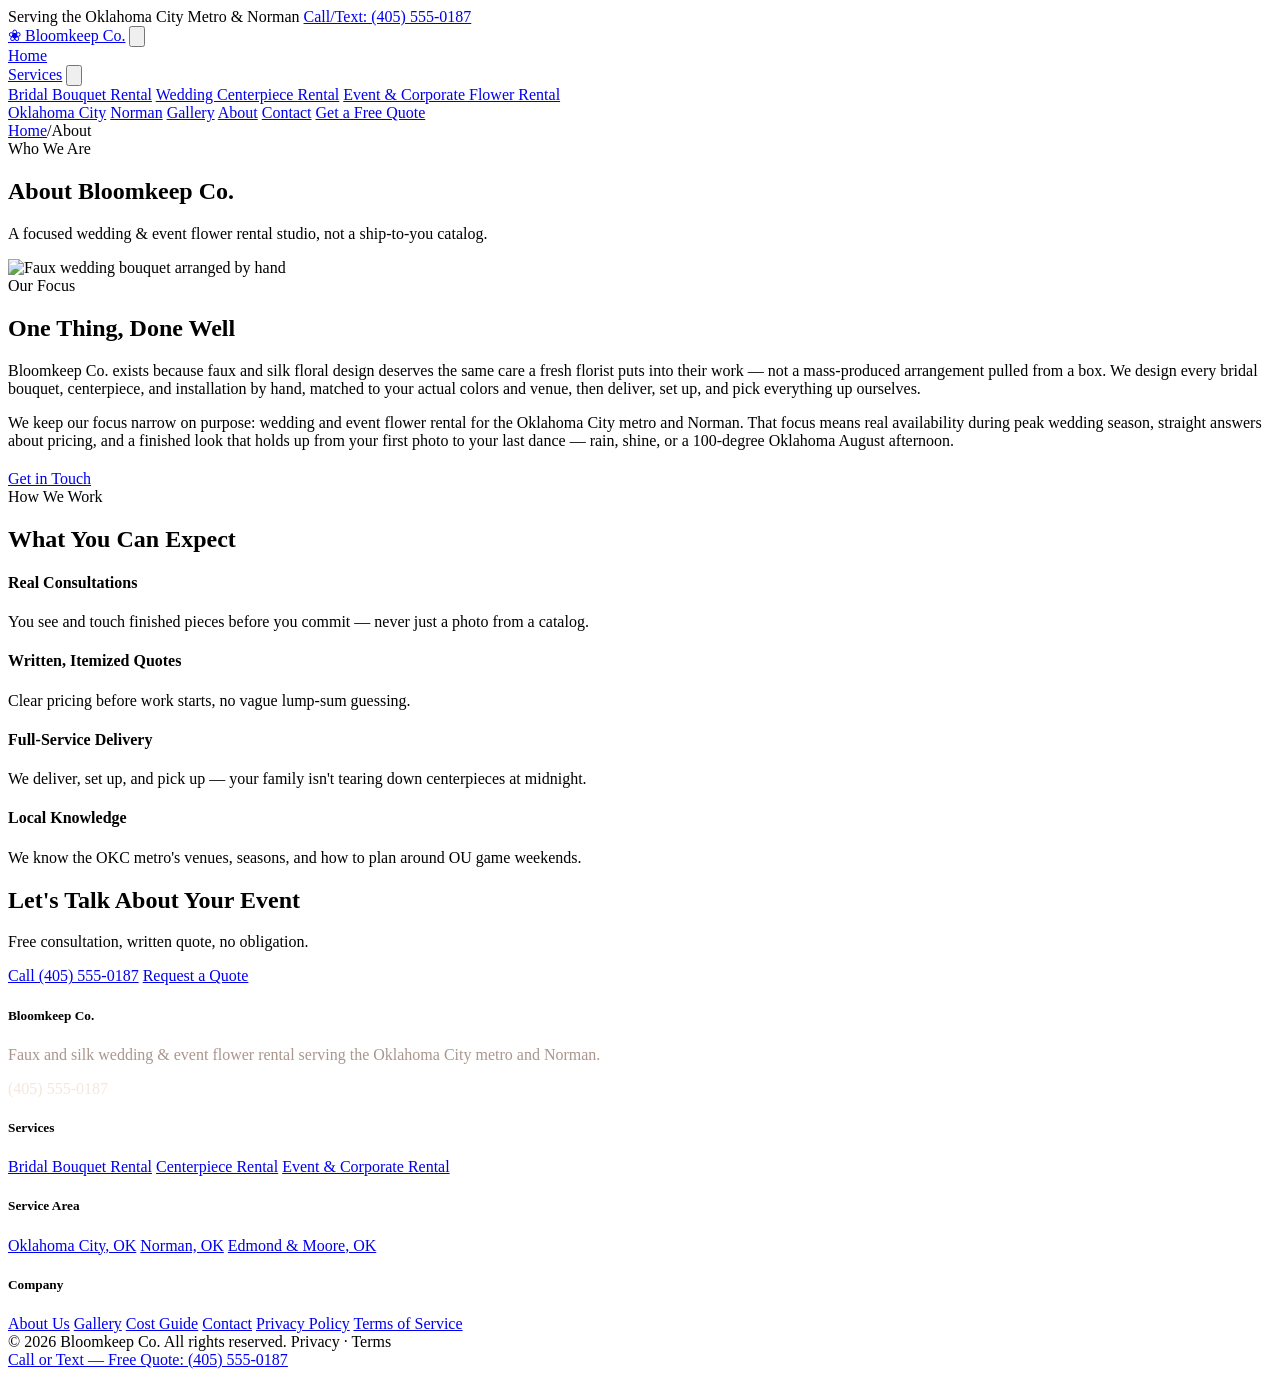
==== about/index.html @ 1000d334 "Add About page for Bloomkeep Co. This HTML file provides the structure and content for the About pag" ====
<!DOCTYPE html>
<html lang="en">
<head>
<meta charset="UTF-8">
<meta name="viewport" content="width=device-width, initial-scale=1.0">
<meta name="robots" content="index, follow">
<title>About Bloomkeep Co. | Wedding &amp; Event Flower Rental Studio</title>
<meta name="description" content="Bloomkeep Co. designs and rents faux wedding and event flowers for the Oklahoma City metro and Norman — a focused studio, not a ship-to-you catalog.">
<link rel="canonical" href="https://www.bloomkeepco.com/about/">
<link rel="stylesheet" href="/assets/style.css">
<link rel="icon" href="data:image/svg+xml,%3Csvg%20xmlns='http://www.w3.org/2000/svg'%20viewBox='0%200%20100%20100'%3E%3Crect%20width='100'%20height='100'%20rx='20'%20fill='%23c17a6f'/%3E%3Ctext%20x='50'%20y='68'%20font-size='46'%20font-family='Georgia,serif'%20fill='white'%20text-anchor='middle'%3E%E2%9D%80%3C/text%3E%3C/svg%3E">
<meta property="og:type" content="website">
<meta property="og:title" content="About Bloomkeep Co.">
<meta property="og:description" content="A focused faux wedding &amp; event flower rental studio for the Oklahoma City metro and Norman.">
<meta property="og:url" content="https://www.bloomkeepco.com/about/">
<meta property="og:image" content="https://images.unsplash.com/photo-1494955870715-979ca4f13bf0?fm=jpg&q=70&w=1600&auto=format&fit=crop">
<meta name="twitter:card" content="summary_large_image">
</head>
<body>

<div class="announce">
  <div class="wrap">
    <span>Serving the Oklahoma City Metro &amp; Norman</span>
    <a href="tel:+14055550187">Call/Text: (405) 555-0187</a>
  </div>
</div>

<header class="site">
  <nav class="wrap" aria-label="Primary">
    <a href="/" class="brand"><span class="mark" aria-hidden="true">❀</span> Bloomkeep Co.</a>
    <button class="menu-toggle" type="button" aria-label="Toggle menu" aria-expanded="false" aria-controls="primary-links">
      <svg viewBox="0 0 24 24" fill="none" stroke="currentColor" stroke-width="1.8" stroke-linecap="round" aria-hidden="true"><path d="M3 6h18M3 12h18M3 18h18"></path></svg>
    </button>
    <div class="links" id="primary-links">
      <a href="/" class="lnk">Home</a>
      <div class="has-sub">
        <a href="/services/">Services</a>
        <button class="sub-toggle" type="button" aria-expanded="false" aria-controls="services-panel" aria-label="Toggle services menu">
          <svg class="arrow" viewBox="0 0 24 24" fill="none" stroke="currentColor" stroke-width="2" stroke-linecap="round" stroke-linejoin="round" aria-hidden="true"><polyline points="6 9 12 15 18 9"></polyline></svg>
        </button>
        <div class="panel" id="services-panel">
          <a href="/services/bridal-bouquet-rental/">Bridal Bouquet Rental</a>
          <a href="/services/wedding-centerpiece-rental/">Wedding Centerpiece Rental</a>
          <a href="/services/event-flower-rental/">Event &amp; Corporate Flower Rental</a>
        </div>
      </div>
      <a href="/oklahoma-city-wedding-flower-rental/" class="lnk">Oklahoma City</a>
      <a href="/norman-wedding-flower-rental/" class="lnk">Norman</a>
      <a href="/gallery/" class="lnk">Gallery</a>
      <a href="/about/" class="lnk" aria-current="page">About</a>
      <a href="/contact/" class="lnk">Contact</a>
      <a href="/contact/" class="pill-btn">Get a Free Quote</a>
    </div>
  </nav>
</header>

<div class="wrap crumb"><a href="/">Home</a><span class="div">/</span>About</div>

<section class="page-hero">
  <div class="wrap">
    <div class="kicker">Who We Are</div>
    <h1>About Bloomkeep Co.</h1>
    <p class="sub">A focused wedding &amp; event flower rental studio, not a ship-to-you catalog.</p>
  </div>
</section>

<section>
  <div class="wrap split">
    <div class="frame frame-4-3">
      <img src="https://images.unsplash.com/photo-1494955870715-979ca4f13bf0?fm=jpg&q=70&w=1200&auto=format&fit=crop" alt="Faux wedding bouquet arranged by hand" loading="lazy" width="1200" height="900">
    </div>
    <div>
      <div class="kicker">Our Focus</div>
      <h2>One Thing, Done Well</h2>
      <p>Bloomkeep Co. exists because faux and silk floral design deserves the same care a fresh florist puts into their work — not a mass-produced arrangement pulled from a box. We design every bridal bouquet, centerpiece, and installation by hand, matched to your actual colors and venue, then deliver, set up, and pick everything up ourselves.</p>
      <p>We keep our focus narrow on purpose: wedding and event flower rental for the Oklahoma City metro and Norman. That focus means real availability during peak wedding season, straight answers about pricing, and a finished look that holds up from your first photo to your last dance — rain, shine, or a 100-degree Oklahoma August afternoon.</p>
      <div style="margin-top:20px;"><a href="/contact/" class="pill-btn">Get in Touch</a></div>
    </div>
  </div>
</section>

<section class="tint">
  <div class="wrap">
    <div class="kicker">How We Work</div>
    <div class="head-block"><h2>What You Can Expect</h2></div>
    <div class="value-tiles">
      <div class="value-tile">
        <h4>Real Consultations</h4>
        <p>You see and touch finished pieces before you commit — never just a photo from a catalog.</p>
      </div>
      <div class="value-tile">
        <h4>Written, Itemized Quotes</h4>
        <p>Clear pricing before work starts, no vague lump-sum guessing.</p>
      </div>
      <div class="value-tile">
        <h4>Full-Service Delivery</h4>
        <p>We deliver, set up, and pick up — your family isn't tearing down centerpieces at midnight.</p>
      </div>
      <div class="value-tile">
        <h4>Local Knowledge</h4>
        <p>We know the OKC metro's venues, seasons, and how to plan around OU game weekends.</p>
      </div>
    </div>
  </div>
</section>

<section class="cta-band">
  <div class="wrap">
    <h2>Let's Talk About Your Event</h2>
    <p>Free consultation, written quote, no obligation.</p>
    <div class="row">
      <a href="tel:+14055550187" class="pill-btn">Call (405) 555-0187</a>
      <a href="/contact/" class="pill-outline">Request a Quote</a>
    </div>
  </div>
</section>

<footer>
  <div class="wrap">
    <div class="foot-cols">
      <div>
        <h5>Bloomkeep Co.</h5>
        <p style="color:#a9968d;">Faux and silk wedding &amp; event flower rental serving the Oklahoma City metro and Norman.</p>
        <p style="margin-top:10px;color:#f3e7de;">(405) 555-0187</p>
      </div>
      <div>
        <h5>Services</h5>
        <a href="/services/bridal-bouquet-rental/">Bridal Bouquet Rental</a>
        <a href="/services/wedding-centerpiece-rental/">Centerpiece Rental</a>
        <a href="/services/event-flower-rental/">Event &amp; Corporate Rental</a>
      </div>
      <div>
        <h5>Service Area</h5>
        <a href="/oklahoma-city-wedding-flower-rental/">Oklahoma City, OK</a>
        <a href="/norman-wedding-flower-rental/">Norman, OK</a>
        <a href="/#service-area">Edmond &amp; Moore, OK</a>
      </div>
      <div>
        <h5>Company</h5>
        <a href="/about/">About Us</a>
        <a href="/gallery/">Gallery</a>
        <a href="/silk-vs-fresh-wedding-flowers-cost/">Cost Guide</a>
        <a href="/contact/">Contact</a>
        <a href="/privacy-policy/">Privacy Policy</a>
        <a href="/terms/">Terms of Service</a>
      </div>
    </div>
    <div class="foot-base">
      <span>© 2026 Bloomkeep Co. All rights reserved.</span>
      <span>Privacy · Terms</span>
    </div>
  </div>
</footer>

<div class="sticky-cta"><a href="tel:+14055550187">Call or Text — Free Quote: (405) 555-0187</a></div>

<script src="/assets/site.js"></script>
</body>
</html>
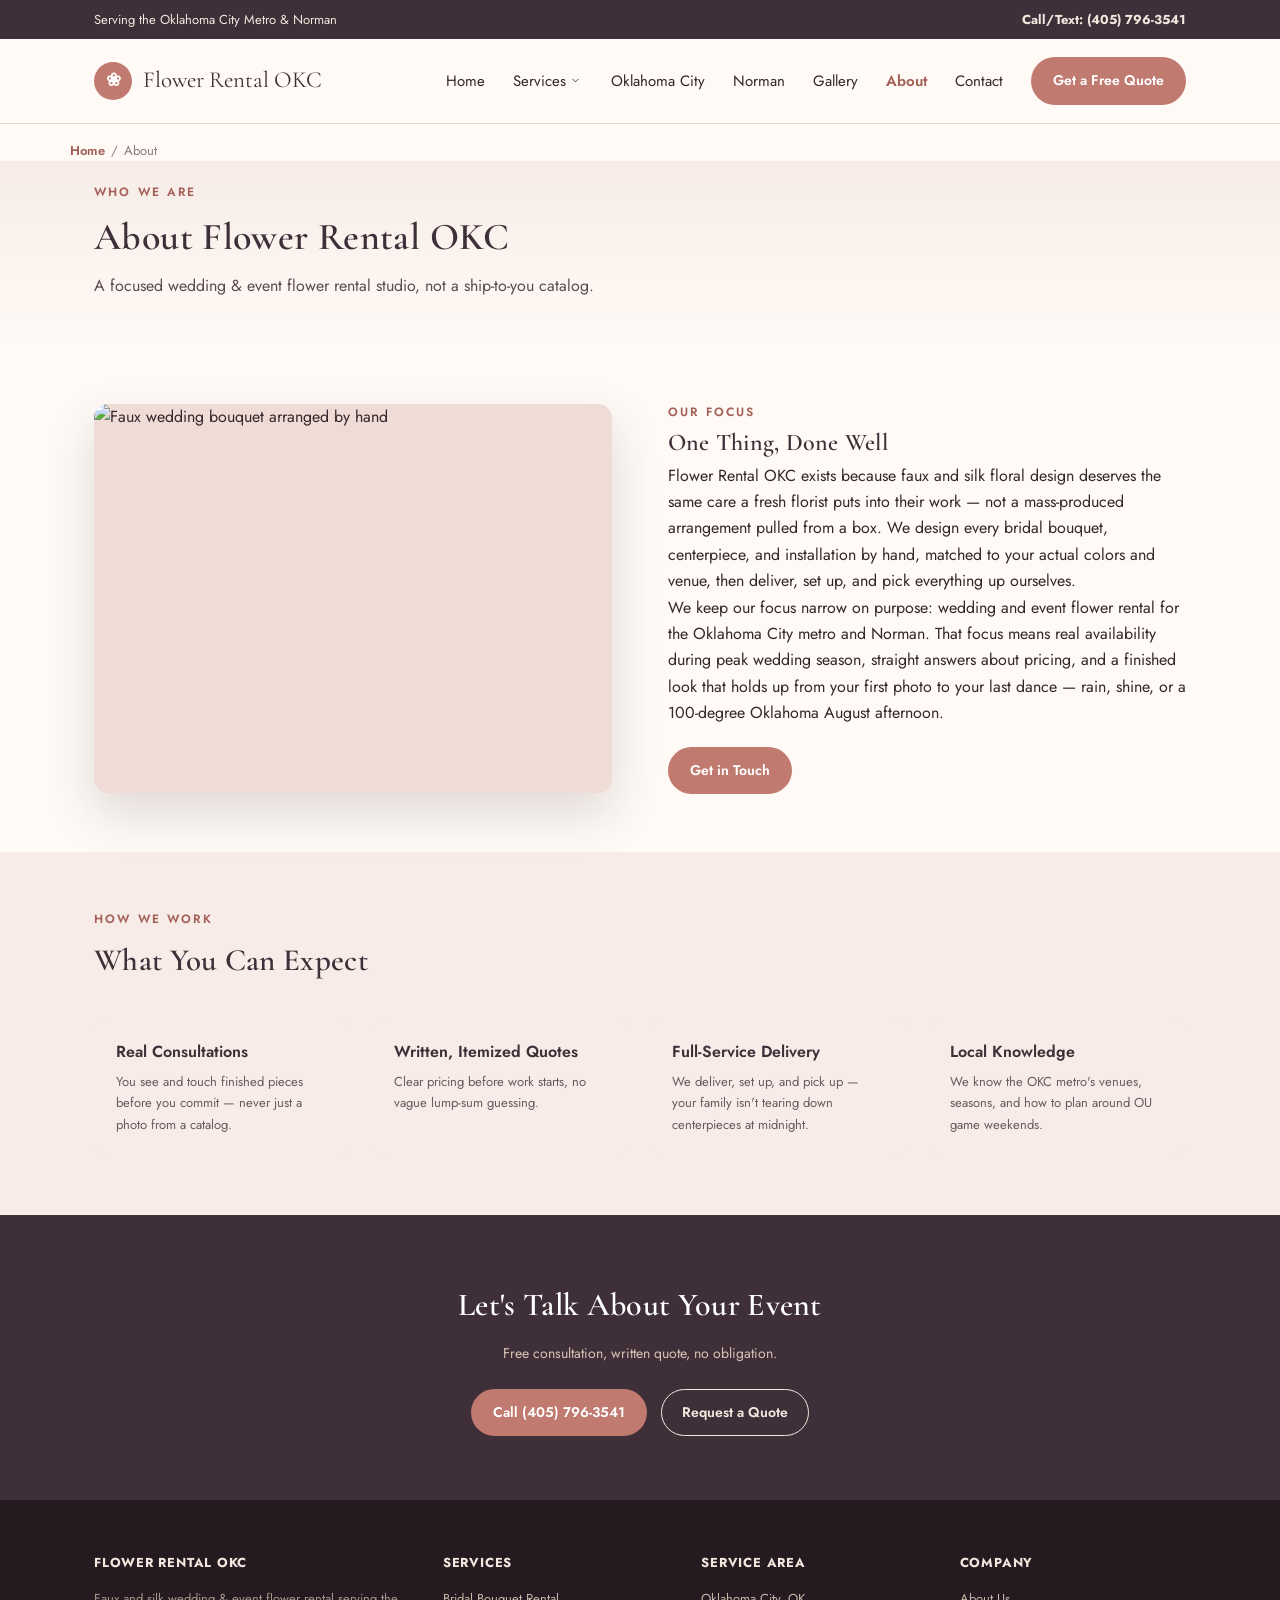
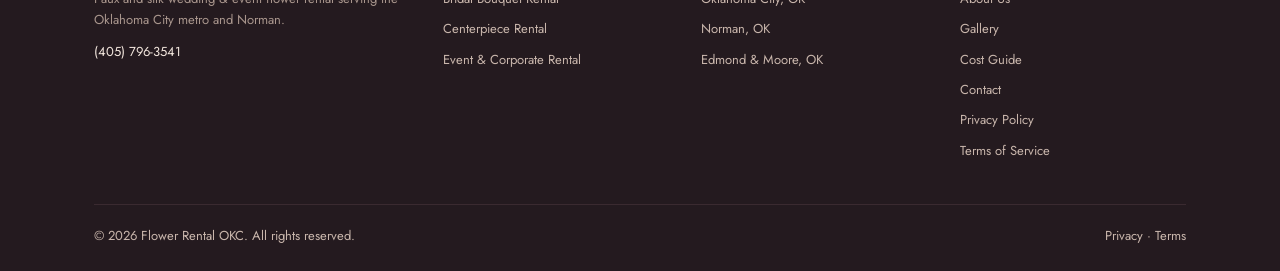
==== commit b1d6c5a0: "Update branding from Bloomkeep Co. to Flower Rental OKC" ====
--- a/about/index.html
+++ b/about/index.html
@@ -4,15 +4,15 @@
 <meta charset="UTF-8">
 <meta name="viewport" content="width=device-width, initial-scale=1.0">
 <meta name="robots" content="index, follow">
-<title>About Bloomkeep Co. | Wedding &amp; Event Flower Rental Studio</title>
-<meta name="description" content="Bloomkeep Co. designs and rents faux wedding and event flowers for the Oklahoma City metro and Norman — a focused studio, not a ship-to-you catalog.">
-<link rel="canonical" href="https://www.bloomkeepco.com/about/">
+<title>About Flower Rental OKC | Wedding &amp; Event Flower Rental Studio</title>
+<meta name="description" content="Flower Rental OKC designs and rents faux wedding and event flowers for the Oklahoma City metro and Norman — a focused studio, not a ship-to-you catalog.">
+<link rel="canonical" href="https://www.flowerrentalokc.com/about/">
 <link rel="stylesheet" href="/assets/style.css">
 <link rel="icon" href="data:image/svg+xml,%3Csvg%20xmlns='http://www.w3.org/2000/svg'%20viewBox='0%200%20100%20100'%3E%3Crect%20width='100'%20height='100'%20rx='20'%20fill='%23c17a6f'/%3E%3Ctext%20x='50'%20y='68'%20font-size='46'%20font-family='Georgia,serif'%20fill='white'%20text-anchor='middle'%3E%E2%9D%80%3C/text%3E%3C/svg%3E">
 <meta property="og:type" content="website">
-<meta property="og:title" content="About Bloomkeep Co.">
+<meta property="og:title" content="About Flower Rental OKC">
 <meta property="og:description" content="A focused faux wedding &amp; event flower rental studio for the Oklahoma City metro and Norman.">
-<meta property="og:url" content="https://www.bloomkeepco.com/about/">
+<meta property="og:url" content="https://www.flowerrentalokc.com/about/">
 <meta property="og:image" content="https://images.unsplash.com/photo-1494955870715-979ca4f13bf0?fm=jpg&q=70&w=1600&auto=format&fit=crop">
 <meta name="twitter:card" content="summary_large_image">
 </head>
@@ -21,13 +21,13 @@
 <div class="announce">
   <div class="wrap">
     <span>Serving the Oklahoma City Metro &amp; Norman</span>
-    <a href="tel:+14055550187">Call/Text: (405) 555-0187</a>
+    <a href="tel:+14057963541">Call/Text: (405) 796-3541</a>
   </div>
 </div>
 
 <header class="site">
   <nav class="wrap" aria-label="Primary">
-    <a href="/" class="brand"><span class="mark" aria-hidden="true">❀</span> Bloomkeep Co.</a>
+    <a href="/" class="brand"><span class="mark" aria-hidden="true">❀</span> Flower Rental OKC</a>
     <button class="menu-toggle" type="button" aria-label="Toggle menu" aria-expanded="false" aria-controls="primary-links">
       <svg viewBox="0 0 24 24" fill="none" stroke="currentColor" stroke-width="1.8" stroke-linecap="round" aria-hidden="true"><path d="M3 6h18M3 12h18M3 18h18"></path></svg>
     </button>
@@ -59,7 +59,7 @@
 <section class="page-hero">
   <div class="wrap">
     <div class="kicker">Who We Are</div>
-    <h1>About Bloomkeep Co.</h1>
+    <h1>About Flower Rental OKC</h1>
     <p class="sub">A focused wedding &amp; event flower rental studio, not a ship-to-you catalog.</p>
   </div>
 </section>
@@ -72,7 +72,7 @@
     <div>
       <div class="kicker">Our Focus</div>
       <h2>One Thing, Done Well</h2>
-      <p>Bloomkeep Co. exists because faux and silk floral design deserves the same care a fresh florist puts into their work — not a mass-produced arrangement pulled from a box. We design every bridal bouquet, centerpiece, and installation by hand, matched to your actual colors and venue, then deliver, set up, and pick everything up ourselves.</p>
+      <p>Flower Rental OKC exists because faux and silk floral design deserves the same care a fresh florist puts into their work — not a mass-produced arrangement pulled from a box. We design every bridal bouquet, centerpiece, and installation by hand, matched to your actual colors and venue, then deliver, set up, and pick everything up ourselves.</p>
       <p>We keep our focus narrow on purpose: wedding and event flower rental for the Oklahoma City metro and Norman. That focus means real availability during peak wedding season, straight answers about pricing, and a finished look that holds up from your first photo to your last dance — rain, shine, or a 100-degree Oklahoma August afternoon.</p>
       <div style="margin-top:20px;"><a href="/contact/" class="pill-btn">Get in Touch</a></div>
     </div>
@@ -109,7 +109,7 @@
     <h2>Let's Talk About Your Event</h2>
     <p>Free consultation, written quote, no obligation.</p>
     <div class="row">
-      <a href="tel:+14055550187" class="pill-btn">Call (405) 555-0187</a>
+      <a href="tel:+14057963541" class="pill-btn">Call (405) 796-3541</a>
       <a href="/contact/" class="pill-outline">Request a Quote</a>
     </div>
   </div>
@@ -119,9 +119,9 @@
   <div class="wrap">
     <div class="foot-cols">
       <div>
-        <h5>Bloomkeep Co.</h5>
+        <h5>Flower Rental OKC</h5>
         <p style="color:#a9968d;">Faux and silk wedding &amp; event flower rental serving the Oklahoma City metro and Norman.</p>
-        <p style="margin-top:10px;color:#f3e7de;">(405) 555-0187</p>
+        <p style="margin-top:10px;color:#f3e7de;">(405) 796-3541</p>
       </div>
       <div>
         <h5>Services</h5>
@@ -146,13 +146,13 @@
       </div>
     </div>
     <div class="foot-base">
-      <span>© 2026 Bloomkeep Co. All rights reserved.</span>
+      <span>© 2026 Flower Rental OKC. All rights reserved.</span>
       <span>Privacy · Terms</span>
     </div>
   </div>
 </footer>
 
-<div class="sticky-cta"><a href="tel:+14055550187">Call or Text — Free Quote: (405) 555-0187</a></div>
+<div class="sticky-cta"><a href="tel:+14057963541">Call or Text — Free Quote: (405) 796-3541</a></div>
 
 <script src="/assets/site.js"></script>
 </body>
--- a/assets/style.css
+++ b/assets/style.css
@@ -0,0 +1,231 @@
+/* Bloomkeep Co. — shared site styles */
+@import url('https://fonts.googleapis.com/css2?family=Cormorant+Garamond:ital,wght@0,400;0,500;0,600;1,400&family=Jost:wght@400;500;600;700&display=swap');
+
+:root{
+  --plum:#3f2f38;
+  --plum-soft:#5c4a55;
+  --blush:#f7ece7;
+  --blush-2:#f0dcd6;
+  --rose:#c17a6f;
+  --rose-dark:#a45f56;
+  --sage:#8c9a7b;
+  --sage-dark:#6f7d5f;
+  --gold:#c9a24b;
+  --line:#e8d7cd;
+  --cream:#fffaf6;
+  --ink:#33262c;
+}
+*{box-sizing:border-box;margin:0;padding:0;}
+body{
+  font-family:'Jost', -apple-system, BlinkMacSystemFont, 'Segoe UI', sans-serif;
+  color:var(--ink);
+  background:var(--cream);
+  line-height:1.65;
+}
+h1,h2,h3{font-family:'Cormorant Garamond', Georgia, serif; font-weight:600; color:var(--plum); letter-spacing:.01em;}
+a{color:inherit;text-decoration:none;}
+img{max-width:100%;}
+.serif{font-family:'Cormorant Garamond', Georgia, serif;}
+.wrap{max-width:1140px;margin:0 auto;padding:0 24px;}
+.kicker{
+  text-transform:uppercase;letter-spacing:.18em;font-size:12px;color:var(--rose-dark);font-weight:600;
+}
+
+/* Announcement strip */
+.announce{background:var(--plum);color:#f3e7de;font-size:13px;}
+.announce .wrap{display:flex;justify-content:space-between;align-items:center;padding:9px 24px;flex-wrap:wrap;gap:6px;}
+.announce a{font-weight:700;}
+
+/* Nav */
+header.site{background:rgba(255,250,246,.96);backdrop-filter:blur(6px);border-bottom:1px solid var(--line);position:sticky;top:0;z-index:50;}
+nav.wrap{display:flex;align-items:center;justify-content:space-between;padding:18px 24px;position:relative;}
+.brand{font-family:'Cormorant Garamond',serif;font-size:23px;display:flex;align-items:center;gap:11px;color:var(--plum);}
+.brand .mark{width:38px;height:38px;border-radius:50%;background:var(--rose);color:#fff;display:flex;align-items:center;justify-content:center;font-family:'Cormorant Garamond',serif;font-weight:600;font-size:18px;flex-shrink:0;}
+.links{display:flex;gap:28px;align-items:center;font-size:15px;}
+.links > a.lnk{padding:4px 0;}
+.links > a.lnk[aria-current="page"]{color:var(--rose-dark);font-weight:600;}
+
+.has-sub{position:relative;display:flex;align-items:center;gap:2px;}
+.has-sub > a{padding:4px 0;}
+.has-sub > a[aria-current="page"]{color:var(--rose-dark);font-weight:600;}
+.sub-toggle{background:none;border:none;cursor:pointer;color:var(--plum);padding:6px 2px;display:flex;align-items:center;}
+.sub-toggle .arrow{width:11px;height:11px;transition:transform .15s ease;}
+.sub-toggle[aria-expanded="true"] .arrow{transform:rotate(180deg);}
+.has-sub .panel{display:none;position:absolute;top:130%;left:0;background:#fff;border:1px solid var(--line);border-radius:10px;box-shadow:0 16px 34px rgba(63,47,56,.12);min-width:280px;padding:8px;z-index:60;}
+.has-sub:hover .panel, .has-sub:focus-within .panel, .has-sub .panel.open{display:block;}
+.has-sub .panel a{display:block;padding:11px 13px;border-radius:8px;font-size:14px;}
+.has-sub .panel a:hover, .has-sub .panel a:focus{background:var(--blush);}
+.has-sub .panel a[aria-current="page"]{color:var(--rose-dark);font-weight:600;}
+
+.pill-btn{background:var(--rose);color:#fff;padding:12px 22px;border-radius:999px;font-size:14px;font-weight:600;white-space:nowrap;border:none;cursor:pointer;display:inline-block;}
+.pill-btn:hover{background:var(--rose-dark);}
+.pill-btn:disabled{opacity:.6;cursor:not-allowed;}
+.pill-outline{border:1.5px solid var(--plum);color:var(--plum);padding:11px 20px;border-radius:999px;font-size:14px;font-weight:600;display:inline-block;}
+
+.menu-toggle{display:none;background:none;border:1px solid var(--line);border-radius:8px;padding:8px;cursor:pointer;}
+.menu-toggle svg{width:22px;height:22px;color:var(--plum);display:block;}
+
+.leaf-ic{width:26px;height:26px;color:var(--rose);display:block;}
+
+/* Crumb */
+.crumb{padding:16px 0 0;font-size:13px;color:#8a7a80;}
+.crumb a{color:var(--rose-dark);font-weight:600;}
+.crumb .div{margin:0 6px;}
+
+/* Hero */
+.hero{background:linear-gradient(180deg,var(--blush) 0%, var(--cream) 100%);padding:60px 0 44px;}
+.hero-cols{display:grid;grid-template-columns:1.05fr .95fr;gap:56px;align-items:start;}
+.hero h1{font-size:46px;line-height:1.14;margin:14px 0 18px;}
+.hero p.sub{font-size:17px;color:#5c4a51;max-width:58ch;}
+.marks{display:flex;gap:20px;margin:22px 0 26px;font-size:13px;color:var(--plum);flex-wrap:wrap;}
+.marks span{display:flex;align-items:center;gap:7px;}
+.marks span:before{content:"❀";color:var(--rose);}
+.hero-actions{display:flex;gap:14px;flex-wrap:wrap;}
+
+.bloom-art{width:100%;aspect-ratio:4/3;border-radius:16px;background:radial-gradient(circle at 30% 20%, #f3d9d2, transparent 60%), linear-gradient(160deg,var(--plum), #2b1f26);position:relative;overflow:hidden;box-shadow:0 24px 54px rgba(63,47,56,.22);}
+.bloom-ring{position:absolute;border-radius:50%;border:2px solid rgba(201,162,75,.55);}
+.bloom-ring.r1{width:60%;height:60%;top:8%;left:6%;}
+.bloom-ring.r2{width:38%;height:38%;bottom:10%;right:10%;border-color:rgba(247,236,231,.5);}
+.bloom-tag{position:absolute;bottom:0;left:0;right:0;background:rgba(20,14,17,.68);color:#f7ece7;font-size:11px;letter-spacing:.08em;text-align:center;padding:10px;text-transform:uppercase;}
+
+/* Page hero (interior) */
+.page-hero{background:linear-gradient(180deg,var(--blush) 0%, var(--cream) 100%);padding:22px 0 46px;}
+.page-hero h1{font-size:38px;line-height:1.16;margin:12px 0 14px;}
+.page-hero p.sub{font-size:16px;color:#5c4a51;max-width:66ch;}
+
+/* Photo frame */
+.frame{width:100%;border-radius:14px;overflow:hidden;box-shadow:0 20px 48px rgba(63,47,56,.16);background:var(--blush-2);}
+.frame img{width:100%;height:100%;object-fit:cover;display:block;}
+.frame-4-3{aspect-ratio:4/3;}
+.frame-16-9{aspect-ratio:16/9;}
+
+/* Quote panel / lead form */
+.quote-panel{background:#fff;border:1px solid var(--line);border-radius:16px;padding:28px;box-shadow:0 14px 34px rgba(63,47,56,.1);margin-top:26px;}
+.quote-panel h3{font-size:20px;margin-bottom:4px;}
+.quote-panel > p{font-size:13px;color:#8a7a80;margin-bottom:16px;}
+.quote-panel label{display:block;font-size:12px;color:#8a7a80;margin:12px 0 4px;text-transform:uppercase;letter-spacing:.05em;}
+.quote-panel input, .quote-panel select, .quote-panel textarea{
+  width:100%;padding:11px 13px;border:1px solid var(--line);border-radius:8px;font-size:14px;font-family:'Jost',sans-serif;background:var(--blush);
+}
+.quote-panel input:focus, .quote-panel select:focus, .quote-panel textarea:focus{outline:2px solid var(--rose);outline-offset:1px;}
+.quote-panel button{width:100%;margin-top:16px;background:var(--rose);color:#fff;border:none;padding:14px;border-radius:999px;font-weight:700;font-size:14px;cursor:pointer;}
+.quote-panel button:hover{background:var(--rose-dark);}
+.quote-panel .fine{font-size:11px;color:#a3949a;text-align:center;margin-top:10px;}
+.form-note{margin-top:14px;font-size:13px;border-radius:8px;padding:11px 13px;line-height:1.4;}
+.form-note.ok{background:#eaf1e3;color:#4e5f3e;}
+.form-note.bad{background:#f7e6e2;color:#a45f56;}
+.form-note[hidden]{display:none;}
+
+/* Value tiles */
+.value-band{padding:48px 0;}
+.value-tiles{display:grid;grid-template-columns:repeat(4,1fr);gap:20px;}
+.value-tile{background:var(--blush);border-radius:14px;padding:22px;}
+.value-tile .ic{margin-bottom:12px;}
+.value-tile h4{font-size:16px;margin-bottom:6px;font-family:'Jost',sans-serif;font-weight:600;color:var(--plum);}
+.value-tile p{font-size:13px;color:#6b5a61;}
+
+/* Section generic */
+section{padding:58px 0;}
+section.tint{background:var(--blush);}
+.head-block{margin-bottom:30px;}
+.head-block h2{font-size:31px;margin-top:6px;}
+.split{display:grid;grid-template-columns:1fr 1fr;gap:56px;align-items:center;}
+.split ul{margin-top:16px;padding-left:0;list-style:none;}
+.split ul li{font-size:15px;margin-bottom:10px;padding-left:26px;position:relative;color:#4d3d43;}
+.split ul li:before{content:"✦";position:absolute;left:0;color:var(--rose);font-weight:700;font-size:12px;top:3px;}
+
+.tick-list{margin-top:18px;padding-left:0;list-style:none;}
+.tick-list li{font-size:15px;margin-bottom:12px;padding-left:28px;position:relative;color:#4d3d43;}
+.tick-list li:before{content:"✓";position:absolute;left:0;top:0;color:var(--sage-dark);font-weight:700;}
+
+.offer-row{display:grid;grid-template-columns:repeat(3,1fr);gap:24px;}
+.offer-card{border:1px solid var(--line);border-radius:14px;padding:28px;background:#fff;}
+.offer-card .ic{margin-bottom:14px;}
+.offer-card h3{font-size:20px;margin-bottom:8px;}
+.offer-card p{font-size:14px;color:#6b5a61;margin-bottom:14px;}
+.offer-card a{font-size:13px;font-weight:700;color:var(--rose-dark);}
+
+.detail-grid{display:grid;grid-template-columns:repeat(3,1fr);gap:20px;margin-top:18px;}
+.detail-card{border:1px solid var(--line);border-radius:14px;padding:20px;background:var(--blush);}
+.detail-card h4{font-size:16px;margin-bottom:8px;font-family:'Jost',sans-serif;font-weight:600;color:var(--plum);}
+.detail-card p{font-size:13px;color:#6b5a61;}
+
+table.rate-card{width:100%;border-collapse:collapse;font-size:14px;margin-top:10px;}
+table.rate-card th{text-align:left;background:var(--plum);color:#f3e7de;padding:13px 15px;font-size:13px;text-transform:uppercase;letter-spacing:.04em;}
+table.rate-card td{padding:14px 15px;border-bottom:1px solid var(--line);vertical-align:top;}
+table.rate-card tr:nth-child(even) td{background:var(--blush);}
+.rate-note{font-size:12px;color:#8a7a80;margin-top:12px;}
+
+.path-steps{counter-reset:st;}
+.path-step{display:flex;gap:20px;padding:20px 0;border-bottom:1px solid var(--line);}
+.path-step:last-child{border-bottom:none;}
+.path-step .num{counter-increment:st;width:40px;height:40px;border-radius:50%;background:var(--rose);color:#fff;display:flex;align-items:center;justify-content:center;font-weight:700;flex-shrink:0;font-family:'Cormorant Garamond',serif;font-size:18px;}
+.path-step .num::before{content:counter(st);}
+.path-step h4{font-size:17px;margin-bottom:4px;font-family:'Jost',sans-serif;font-weight:600;color:var(--plum);}
+.path-step p{font-size:14px;color:#6b5a61;}
+
+.chip-row{display:flex;flex-wrap:wrap;gap:12px;margin-top:16px;font-size:14px;}
+.chip-row span{background:var(--blush);border:1px solid var(--line);padding:8px 16px;border-radius:999px;}
+
+.qa{border-bottom:1px solid var(--line);padding:20px 0;}
+.qa h4{font-size:16px;margin-bottom:8px;font-family:'Jost',sans-serif;font-weight:600;color:var(--plum);}
+.qa p{font-size:14px;color:#6b5a61;}
+
+.cta-band{background:var(--plum);color:#f3e7de;text-align:center;padding:64px 0;}
+.cta-band h2{color:#fff;font-size:32px;margin-bottom:10px;}
+.cta-band p{font-size:14px;color:#d9c4b8;margin-bottom:24px;}
+.cta-band .row{display:flex;justify-content:center;gap:14px;flex-wrap:wrap;}
+.cta-band .pill-outline{border-color:#f3e7de;color:#f3e7de;}
+
+/* Contact page */
+.contact-cols{display:grid;grid-template-columns:.85fr 1.15fr;gap:56px;align-items:start;}
+.contact-cols h2{font-size:27px;margin-bottom:14px;}
+.contact-cols p{font-size:15px;color:#5c4a51;margin-bottom:18px;}
+.contact-cols .phone-lg{font-size:23px;font-weight:700;color:var(--rose-dark);margin-bottom:18px;display:inline-block;}
+.contact-cols .areas{font-size:14px;color:#6b5a61;}
+
+/* Gallery */
+.gallery-grid{display:grid;grid-template-columns:repeat(3,1fr);gap:18px;}
+.gallery-grid .frame{aspect-ratio:1/1;}
+.gallery-grid .frame.tall{aspect-ratio:3/4;}
+
+/* Legal */
+.legal p, .legal li{font-size:15px;color:#4d3d43;margin-bottom:14px;}
+.legal h2{font-size:22px;margin:32px 0 12px;}
+.legal ul{padding-left:22px;margin-bottom:14px;}
+.legal .updated{font-size:13px;color:#8a7a80;margin-bottom:24px;}
+
+footer{background:#241a1f;color:#c9b6ac;padding:52px 0 24px;font-size:13px;}
+.foot-cols{display:grid;grid-template-columns:1.4fr 1fr 1fr 1fr;gap:32px;margin-bottom:34px;}
+.foot-cols h5{color:#f3e7de;font-size:13px;text-transform:uppercase;letter-spacing:.06em;margin-bottom:14px;}
+.foot-cols a{display:block;margin-bottom:9px;}
+.foot-base{border-top:1px solid #3a2a30;padding-top:20px;display:flex;justify-content:space-between;flex-wrap:wrap;gap:10px;}
+
+.sticky-cta{position:fixed;bottom:0;left:0;right:0;background:var(--rose);color:#fff;text-align:center;padding:13px;font-weight:700;display:none;z-index:60;}
+
+.sr-only{position:absolute;width:1px;height:1px;padding:0;margin:-1px;overflow:hidden;clip:rect(0,0,0,0);white-space:nowrap;border:0;}
+
+@media(max-width:900px){
+  .hero-cols, .split, .foot-cols, .contact-cols{grid-template-columns:1fr;}
+  .value-tiles, .offer-row, .detail-grid, .gallery-grid{grid-template-columns:1fr 1fr;}
+  .sticky-cta{display:block;}
+  body{padding-bottom:52px;}
+  .menu-toggle{display:flex;align-items:center;justify-content:center;}
+  .links{
+    display:none;position:absolute;top:100%;left:0;right:0;background:#fff;border-bottom:1px solid var(--line);
+    flex-direction:column;align-items:stretch;gap:0;padding:8px 24px 16px;box-shadow:0 14px 26px rgba(0,0,0,.07);
+  }
+  .links.open{display:flex;}
+  .links > a.lnk, .links .pill-btn{padding:12px 0;border-bottom:1px solid var(--line);border-radius:0;text-align:left;}
+  .links .pill-btn{background:none;color:var(--rose-dark);font-weight:700;}
+  .has-sub{flex-direction:column;align-items:stretch;}
+  .has-sub > a{padding:12px 0;border-bottom:1px solid var(--line);flex:1;}
+  .sub-toggle{position:absolute;right:0;top:2px;padding:12px 4px;}
+  .has-sub .panel{position:static;display:none;box-shadow:none;border:none;padding:0 0 0 14px;min-width:0;}
+  .has-sub .panel.open{display:block;}
+}
+@media(max-width:600px){
+  .value-tiles, .offer-row, .detail-grid, .gallery-grid{grid-template-columns:1fr;}
+  .hero h1{font-size:34px;}
+  .page-hero h1{font-size:29px;}
+}
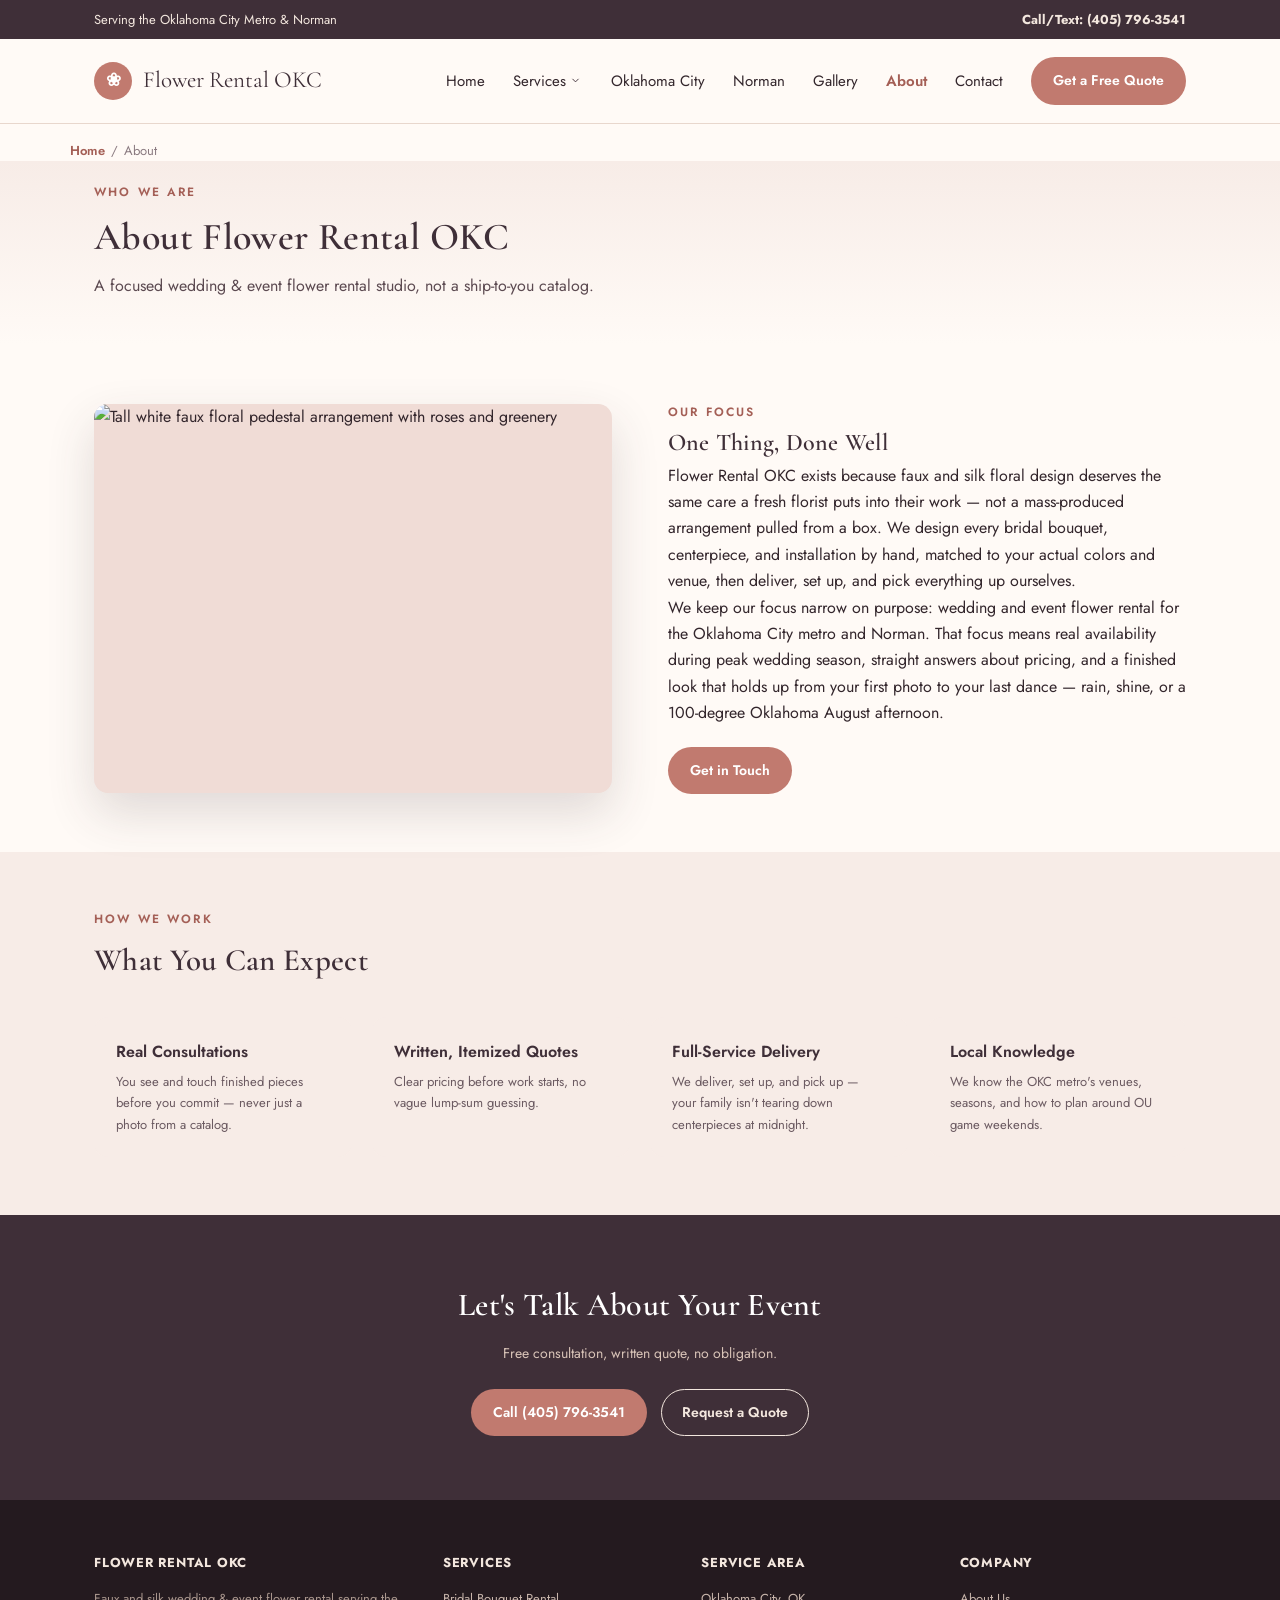
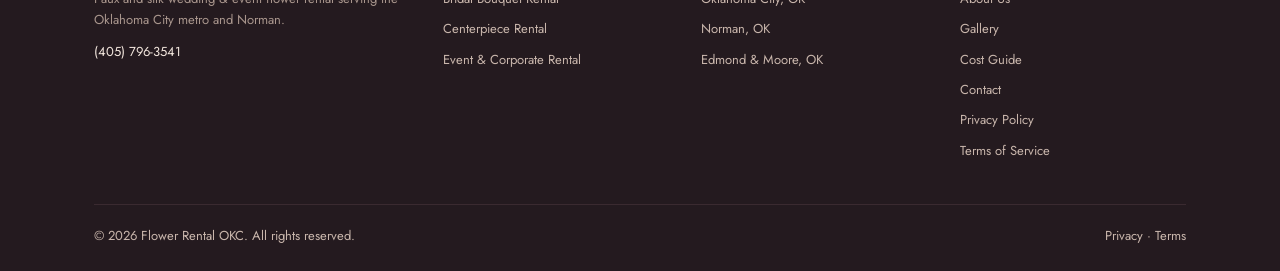
==== commit 580420d5: "Change images in about/index.html Updated Open Graph image and main image for the About page." ====
--- a/about/index.html
+++ b/about/index.html
@@ -13,7 +13,7 @@
 <meta property="og:title" content="About Flower Rental OKC">
 <meta property="og:description" content="A focused faux wedding &amp; event flower rental studio for the Oklahoma City metro and Norman.">
 <meta property="og:url" content="https://www.flowerrentalokc.com/about/">
-<meta property="og:image" content="https://images.unsplash.com/photo-1494955870715-979ca4f13bf0?fm=jpg&q=70&w=1600&auto=format&fit=crop">
+<meta property="og:image" content="https://images.unsplash.com/photo-1759954644563-cc2884f7a5dc?fm=jpg&q=70&w=1600&auto=format&fit=crop">
 <meta name="twitter:card" content="summary_large_image">
 </head>
 <body>
@@ -67,7 +67,7 @@
 <section>
   <div class="wrap split">
     <div class="frame frame-4-3">
-      <img src="https://images.unsplash.com/photo-1494955870715-979ca4f13bf0?fm=jpg&q=70&w=1200&auto=format&fit=crop" alt="Faux wedding bouquet arranged by hand" loading="lazy" width="1200" height="900">
+      <img src="https://images.unsplash.com/photo-1759954644563-cc2884f7a5dc?fm=jpg&q=70&w=1200&auto=format&fit=crop" alt="Tall white faux floral pedestal arrangement with roses and greenery" loading="lazy" width="1200" height="900">
     </div>
     <div>
       <div class="kicker">Our Focus</div>
--- a/assets/style.css
+++ b/assets/style.css
@@ -1,4 +1,4 @@
-/* Bloomkeep Co. — shared site styles */
+/* Flower Rental OKC — shared site styles */
 @import url('https://fonts.googleapis.com/css2?family=Cormorant+Garamond:ital,wght@0,400;0,500;0,600;1,400&family=Jost:wght@400;500;600;700&display=swap');
 
 :root{
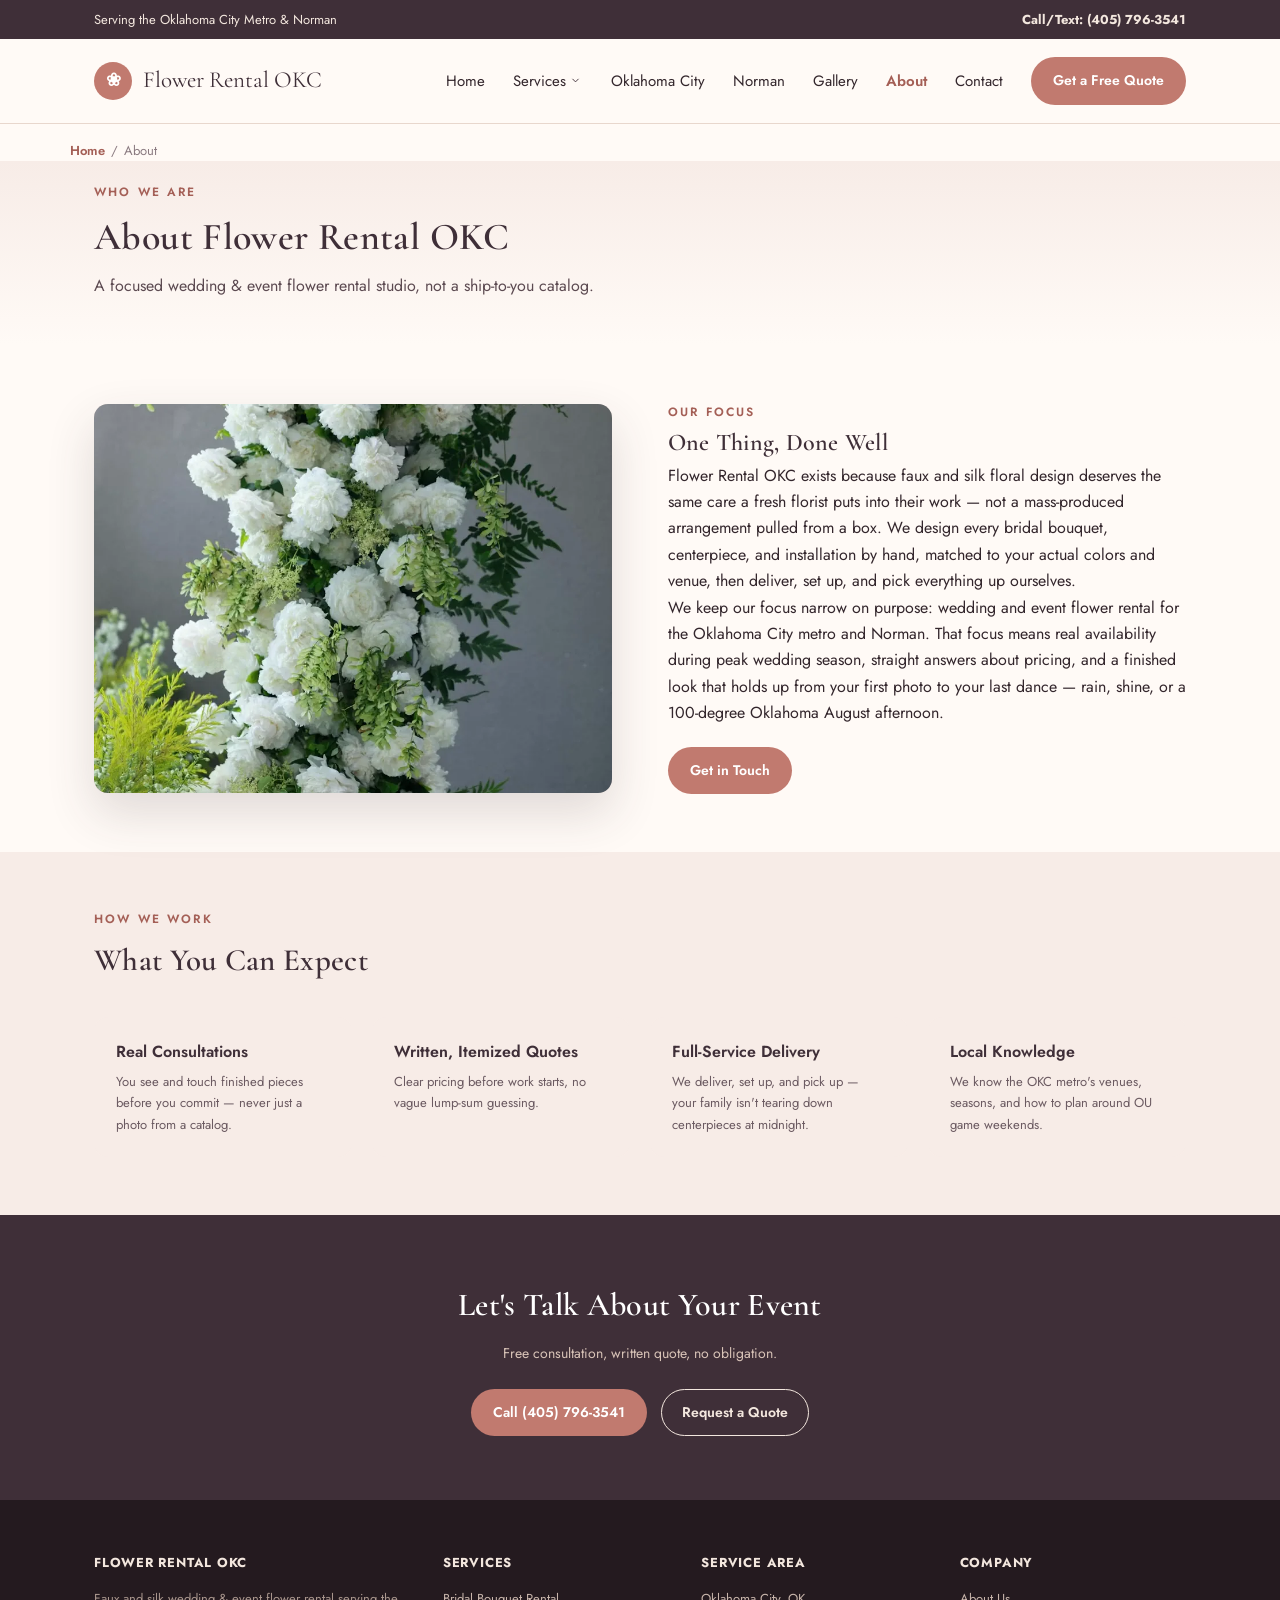
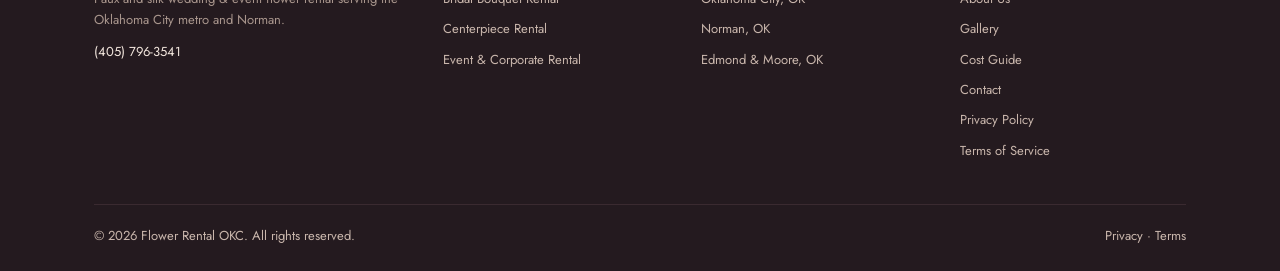
==== commit 44de2f3d: "Flower OKC: replace Unsplash hotlinks with 13 local WebP photos sitewide; rebuild gallery; update al" ====
--- a/about/index.html
+++ b/about/index.html
@@ -13,7 +13,7 @@
 <meta property="og:title" content="About Flower Rental OKC">
 <meta property="og:description" content="A focused faux wedding &amp; event flower rental studio for the Oklahoma City metro and Norman.">
 <meta property="og:url" content="https://www.flowerrentalokc.com/about/">
-<meta property="og:image" content="https://images.unsplash.com/photo-1759954644563-cc2884f7a5dc?fm=jpg&q=70&w=1600&auto=format&fit=crop">
+<meta property="og:image" content="https://www.flowerrentalokc.com/assets/images/white-peony-floral-column.webp">
 <meta name="twitter:card" content="summary_large_image">
 </head>
 <body>
@@ -67,7 +67,7 @@
 <section>
   <div class="wrap split">
     <div class="frame frame-4-3">
-      <img src="https://images.unsplash.com/photo-1759954644563-cc2884f7a5dc?fm=jpg&q=70&w=1200&auto=format&fit=crop" alt="Tall white faux floral pedestal arrangement with roses and greenery" loading="lazy" width="1200" height="900">
+      <img src="/assets/images/white-peony-floral-column.webp" alt="Tall column of white faux peonies and fern greenery" loading="lazy" width="900" height="1350">
     </div>
     <div>
       <div class="kicker">Our Focus</div>
--- a/assets/style.css
+++ b/assets/style.css
@@ -87,6 +87,7 @@
 .bloom-ring.r1{width:60%;height:60%;top:8%;left:6%;}
 .bloom-ring.r2{width:38%;height:38%;bottom:10%;right:10%;border-color:rgba(247,236,231,.5);}
 .bloom-tag{position:absolute;bottom:0;left:0;right:0;background:rgba(20,14,17,.68);color:#f7ece7;font-size:11px;letter-spacing:.08em;text-align:center;padding:10px;text-transform:uppercase;}
+.bloom-art img{position:absolute;inset:0;width:100%;height:100%;object-fit:cover;display:block;}
 
 /* Page hero (interior) */
 .page-hero{background:linear-gradient(180deg,var(--blush) 0%, var(--cream) 100%);padding:22px 0 46px;}
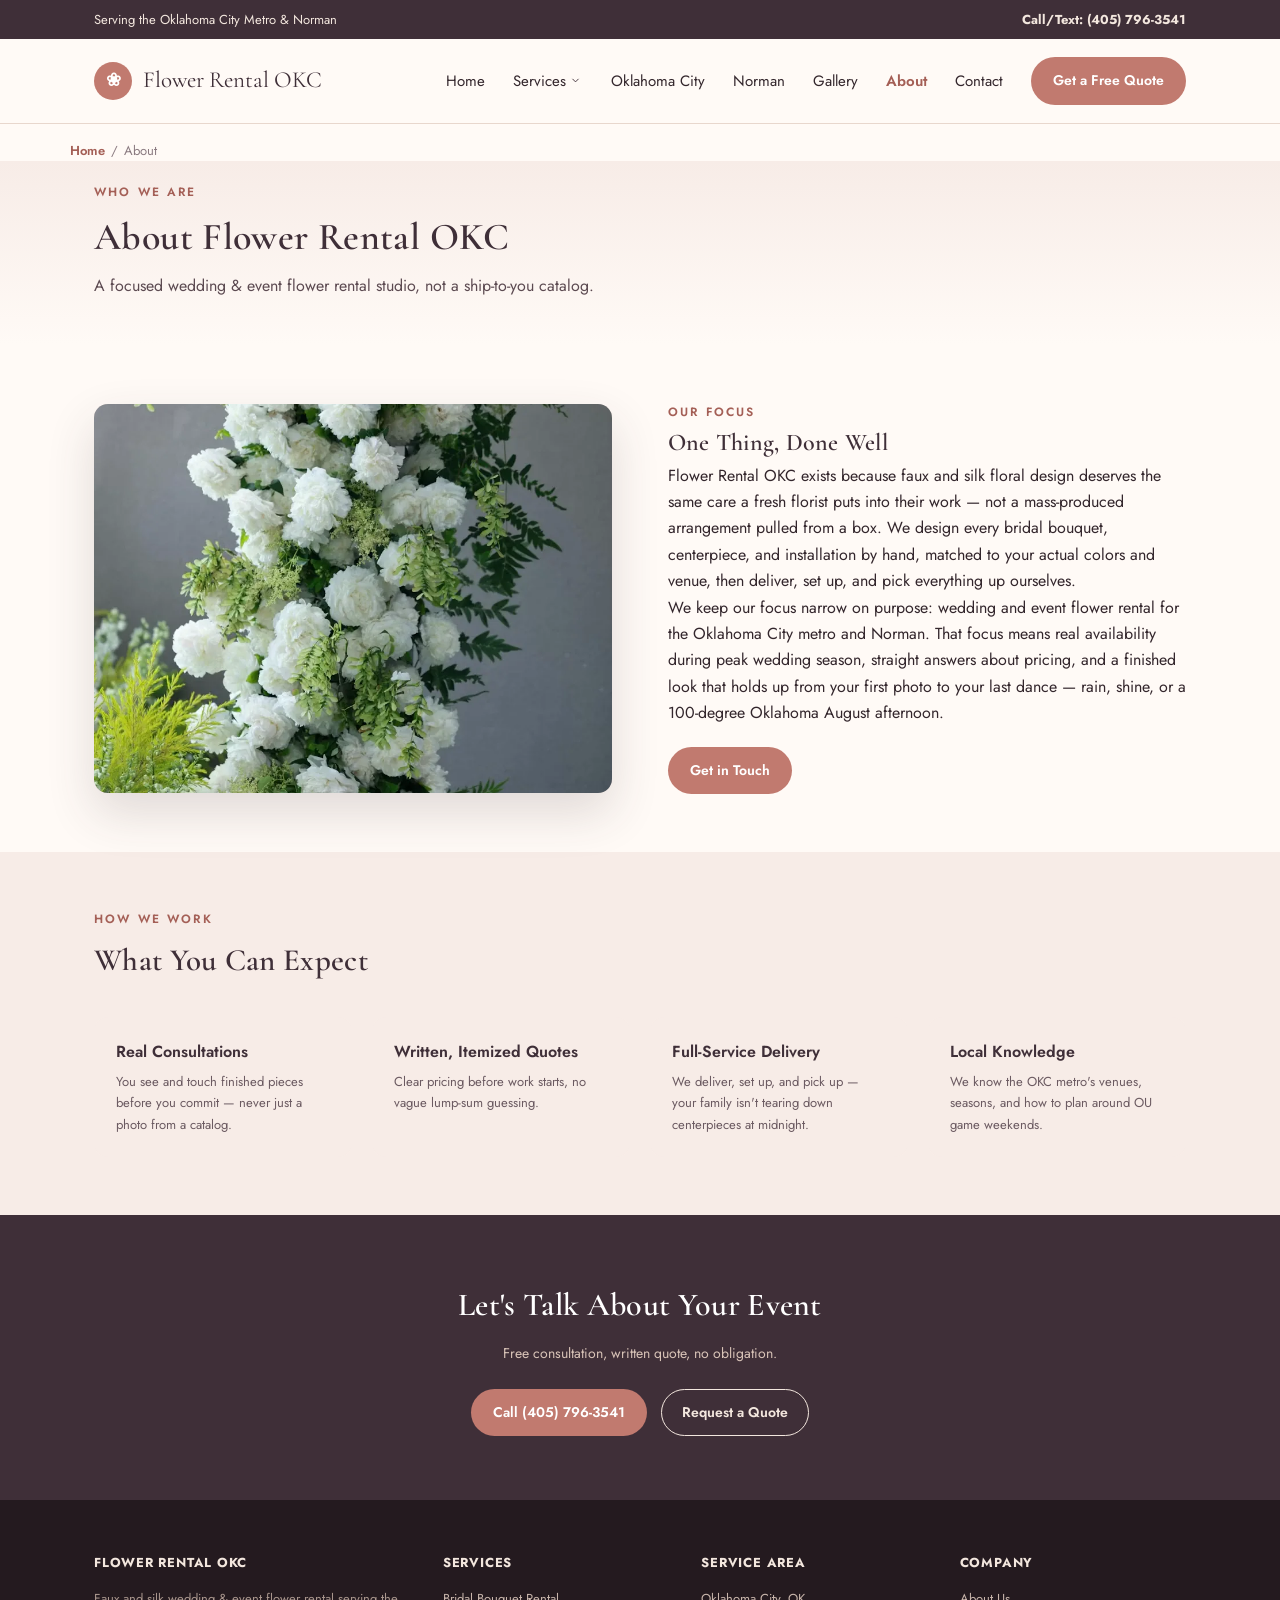
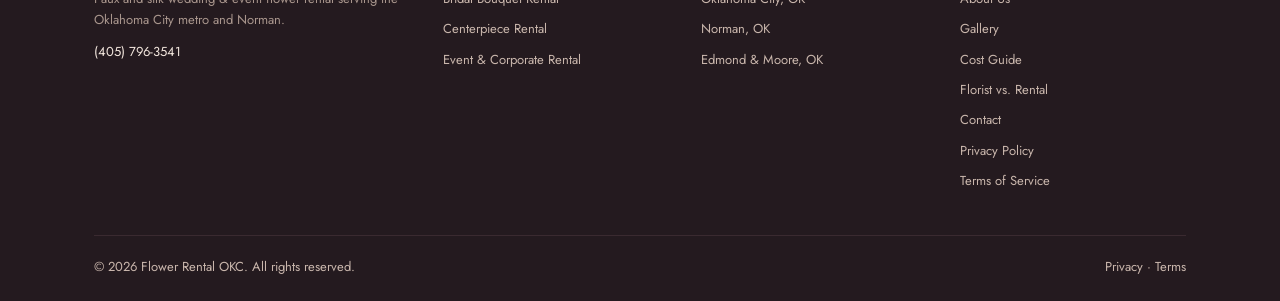
==== commit db512e15: "Flower OKC: add wedding florist vs. flower rental in Oklahoma City page New ~1,050-word guide with 4" ====
--- a/about/index.html
+++ b/about/index.html
@@ -140,6 +140,7 @@
         <a href="/about/">About Us</a>
         <a href="/gallery/">Gallery</a>
         <a href="/silk-vs-fresh-wedding-flowers-cost/">Cost Guide</a>
+        <a href="/wedding-florist-vs-flower-rental-oklahoma-city/">Florist vs. Rental</a>
         <a href="/contact/">Contact</a>
         <a href="/privacy-policy/">Privacy Policy</a>
         <a href="/terms/">Terms of Service</a>
